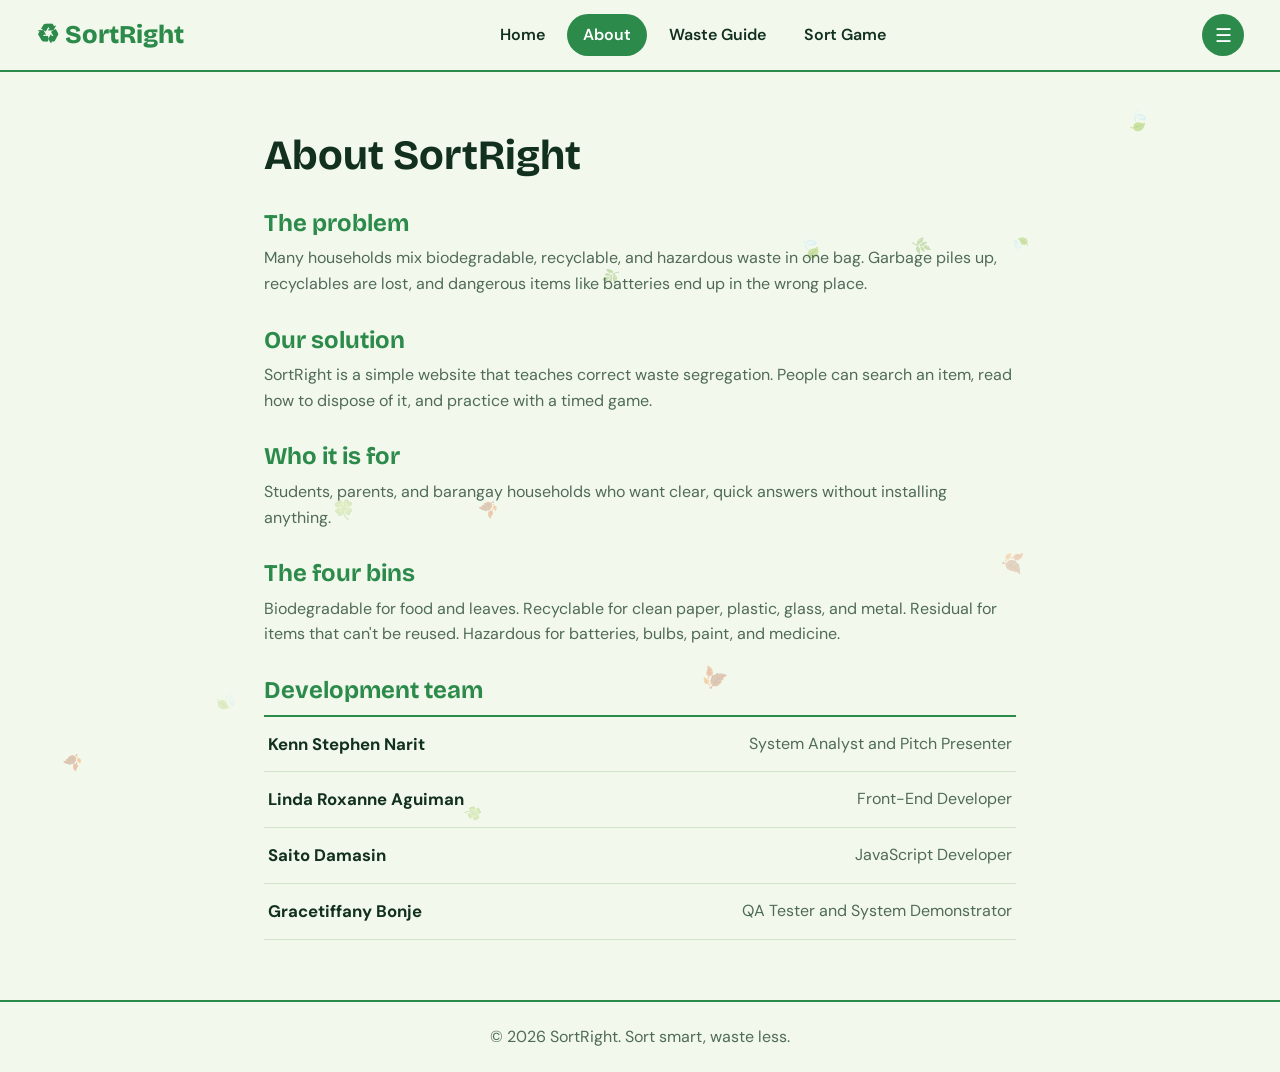
==== about.html @ ad2210a4 "Add files via upload" ====
<!DOCTYPE html>
<html lang="en">
<head>
  <meta charset="UTF-8">
  <meta name="viewport" content="width=device-width, initial-scale=1.0">
  <title>About | SortRight</title>
  <link rel="preconnect" href="https://fonts.googleapis.com">
  <link href="https://fonts.googleapis.com/css2?family=Bricolage+Grotesque:wght@600;800&family=DM+Sans:wght@400;600;700&display=swap" rel="stylesheet">
  <link rel="stylesheet" href="css/style.css">
</head>
<body>

  <!-- ===== HEADER + NAVBAR ===== -->
  <header id="main-header">
    <a class="logo" href="index.html"><span>♻</span> SortRight</a>
    <ul id="navbar">
      <li><a href="index.html">Home</a></li>
      <li><a href="about.html" class="active">About</a></li>
      <li><a href="guide.html">Waste Guide</a></li>
      <li><a href="play.html">Sort Game</a></li>
    </ul>
    <button id="menu-btn" aria-label="Open menu">☰</button>
  </header>

  <main>
    <section id="about-content">
      <h1>About SortRight</h1>
      <h2>The problem</h2>
      <p>Many households mix biodegradable, recyclable, and hazardous waste in one bag. Garbage piles up, recyclables are lost, and dangerous items like batteries end up in the wrong place.</p>
      <h2>Our solution</h2>
      <p>SortRight is a simple website that teaches correct waste segregation. People can search an item, read how to dispose of it, and practice with a timed game.</p>
      <h2>Who it is for</h2>
      <p>Students, parents, and barangay households who want clear, quick answers without installing anything.</p>
      <h2>The four bins</h2>
      <p>Biodegradable for food and leaves. Recyclable for clean paper, plastic, glass, and metal. Residual for items that can't be reused. Hazardous for batteries, bulbs, paint, and medicine.</p>

      <h2>Development team</h2>
      <ul class="team-list">
        <li><span class="member">Kenn Stephen Narit</span><span class="role">System Analyst and Pitch Presenter</span></li>
        <li><span class="member">Linda Roxanne Aguiman</span><span class="role">Front-End Developer</span></li>
        <li><span class="member">Saito Damasin</span><span class="role">JavaScript Developer</span></li>
        <li><span class="member">Gracetiffany Bonje</span><span class="role">QA Tester and System Demonstrator</span></li>
      </ul>
    </section>
  </main>

  <!-- ===== FOOTER ===== -->
  <footer id="main-footer">
    <p>&copy; 2026 SortRight. Sort smart, waste less.</p>
  </footer>

  <script src="js/data.js"></script>
  <script src="js/main.js"></script>
  <script src="js/effects.js"></script>
</body>
</html>
---- css/style.css ----
/* ===== 1. THEME COLORS (light + dark) ===== */
:root{--bg:#f3f8ec;--ink:#12301e;--mute:#4f6b58;--card:#fff;--line:#d3e3c9;--leaf:#2c8a4b;--lime:#a6d94c;
--bio:#3f9b4f;--rec:#2f7fc4;--res:#6b7280;--haz:#c4452f;--shadow:0 10px 30px rgba(20,60,30,.12)}
[data-theme=dark]{--bg:#0b1a11;--ink:#e3f2e5;--mute:#93b49b;--card:#13291c;--line:#244232;--shadow:0 10px 30px rgba(0,0,0,.4)}
*{margin:0;padding:0;box-sizing:border-box}
html{scroll-behavior:smooth}
body{font-family:"DM Sans","Segoe UI",Arial,sans-serif;background:var(--bg);color:var(--ink);line-height:1.6;min-height:100vh;display:flex;flex-direction:column;transition:background .4s,color .4s;overflow-x:hidden}
h1,h2,h3,.logo{font-family:"Bricolage Grotesque","Segoe UI",sans-serif;line-height:1.15}
main{flex:1}
a{color:inherit}
:focus-visible{outline:3px solid var(--lime);outline-offset:2px}

/* ===== 2. HEADER + NAVBAR ===== */
#main-header{position:sticky;top:0;z-index:50;display:flex;align-items:center;justify-content:space-between;padding:14px 36px;background:var(--bg);border-bottom:2px solid var(--leaf)}
.logo{font-size:1.6rem;font-weight:800;text-decoration:none;color:var(--leaf)}
.logo span{display:inline-block;animation:spin 8s linear infinite}
#navbar{display:flex;gap:6px;list-style:none}
#navbar a{display:block;padding:8px 16px;text-decoration:none;border-radius:999px;font-weight:600;transition:.25s}
#navbar a:hover{background:var(--line);transform:translateY(-2px)}
#navbar a.active{background:var(--leaf);color:#fff}
#menu-btn{background:var(--leaf);color:#fff;border:0;width:42px;height:42px;border-radius:50%;font-size:1.2rem;cursor:pointer;transition:.3s}
#menu-btn:hover{transform:rotate(90deg) scale(1.1)}

/* ===== 3. SLIDE-OUT DRAWER ===== */
#drawer{position:fixed;top:0;right:0;height:100%;width:300px;max-width:85%;z-index:100;background:var(--card);padding:28px 24px;box-shadow:var(--shadow);transform:translateX(105%);visibility:hidden;transition:transform .45s cubic-bezier(.2,.9,.3,1),visibility 0s .45s;display:flex;flex-direction:column;gap:14px}
#drawer.open{transform:none;visibility:visible;transition-delay:0s}
#drawer h3{color:var(--leaf);font-size:1.3rem}
#drawer a.dl{padding:10px 14px;border-radius:10px;text-decoration:none;background:var(--bg);font-weight:600}
#drawer a.dl:hover{background:var(--line)}
.switch{display:flex;justify-content:space-between;align-items:center;padding:8px 0;border-top:1px solid var(--line)}
.switch button{width:50px;height:28px;border-radius:99px;border:0;background:var(--line);position:relative;cursor:pointer;transition:.3s}
.switch button::after{content:"";position:absolute;top:3px;left:3px;width:22px;height:22px;border-radius:50%;background:#fff;transition:.3s}
.switch button.on{background:var(--leaf)}
.switch button.on::after{left:25px}
#scrim{position:fixed;inset:0;background:rgba(0,0,0,.45);opacity:0;pointer-events:none;transition:.3s;z-index:90}
#scrim.show{opacity:1;pointer-events:auto}

/* ===== 4. HERO (falling waste into bins) ===== */
#hero{display:grid;grid-template-columns:1.1fr 1fr;gap:30px;align-items:center;max-width:1100px;margin:0 auto;padding:70px 24px 50px}
#hero h1{font-size:clamp(2.4rem,6vw,4.1rem);font-weight:800;margin-bottom:16px}
#hero p{color:var(--mute);max-width:46ch;margin-bottom:24px;font-size:1.1rem}
.btn{display:inline-block;padding:13px 28px;background:var(--leaf);color:#fff;font-weight:700;text-decoration:none;border:0;border-radius:999px;cursor:pointer;font-size:1rem;transition:.25s;box-shadow:0 6px 16px rgba(44,138,75,.4)}
.btn:hover{transform:translateY(-3px) scale(1.04)}
.btn.alt{background:transparent;color:var(--ink);box-shadow:inset 0 0 0 2px var(--leaf);margin-left:8px}
#stage{position:relative;height:340px;display:flex;justify-content:space-around;align-items:flex-end;overflow:hidden;border-radius:28px;background:radial-gradient(circle at 50% 0,var(--line),transparent 70%)}
.bin{width:20%;height:96px;border-radius:8px 8px 18px 18px;position:relative;display:grid;place-items:center;font-size:1.8rem;animation:bob 3s ease-in-out infinite}
.bin::before{content:"";position:absolute;top:-10px;left:-6%;width:112%;height:12px;border-radius:6px;background:inherit;filter:brightness(1.15)}
.bin.b1{background:var(--bio)}.bin.b2{background:var(--rec);animation-delay:.4s}.bin.b3{background:var(--res);animation-delay:.8s}.bin.b4{background:var(--haz);animation-delay:1.2s}
.drop{position:absolute;top:-50px;font-size:2rem;animation:fall 6s infinite}
.d1{left:10%;animation-delay:0s}.d2{left:34%;animation-delay:1.5s}.d3{left:58%;animation-delay:3s}.d4{left:80%;animation-delay:4.5s}

/* ===== 5. SECTIONS, CARDS, STEPS ===== */
.section{max-width:1100px;margin:0 auto;padding:50px 24px;text-align:center}
.section h2{font-size:2.2rem;margin-bottom:8px}
.section>p{color:var(--mute);margin-bottom:28px}
.card-container,#guide-list{display:grid;grid-template-columns:repeat(auto-fit,minmax(230px,1fr));gap:20px}
.card{padding:26px 22px;background:var(--card);border:1px solid var(--line);border-radius:20px;box-shadow:var(--shadow);text-align:left;transition:.3s;border-top:6px solid var(--leaf)}
.card:hover{transform:translateY(-8px) rotate(-.6deg)}
.card h3{margin-bottom:6px}.card p{color:var(--mute)}
.card .em{font-size:2.4rem;display:block;margin-bottom:6px}
.stats{display:flex;flex-wrap:wrap;justify-content:center;gap:18px}
.stat{flex:1 1 180px;padding:22px;border-radius:20px;background:var(--leaf);color:#fff}
.stat b{display:block;font-family:"Bricolage Grotesque",sans-serif;font-size:2.6rem}
.reveal{opacity:0;transform:translateY(24px);transition:.7s}.reveal.in{opacity:1;transform:none}
#pledge{background:var(--card);border:2px dashed var(--leaf);border-radius:24px;padding:28px;max-width:520px;margin:0 auto}
#pledge-count{font-size:1.3rem;margin:10px 0 16px;font-weight:700}

/* ===== 5b. PROMO VIDEO (home page) ===== */
.promo video{display:block;width:100%;max-width:860px;margin:0 auto;border-radius:20px;background:#000;box-shadow:var(--shadow)}

/* ===== 6. ABOUT PAGE ===== */
#about-content{max-width:800px;margin:0 auto;padding:60px 24px}
#about-content h1{font-size:2.6rem;margin-bottom:24px}
#about-content h2{margin:30px 0 8px;color:var(--leaf)}
#about-content p{color:var(--mute);margin-bottom:12px}

/* ===== 6b. DEV TEAM (about page list) ===== */
.team-list{list-style:none;margin-top:10px;border-top:2px solid var(--leaf)}
.team-list li{display:flex;justify-content:space-between;gap:16px;flex-wrap:wrap;padding:14px 4px;border-bottom:1px solid var(--line)}
.team-list .member{font-weight:700;font-size:1.05rem}
.team-list .role{color:var(--mute)}

/* ===== 7. GUIDE PAGE (search + filter) ===== */
.tools{display:flex;flex-wrap:wrap;gap:10px;justify-content:center;margin-bottom:26px}
#search{padding:12px 18px;border-radius:999px;border:2px solid var(--line);background:var(--card);color:var(--ink);font-size:1rem;min-width:240px}
.chip{padding:10px 16px;border-radius:999px;border:2px solid var(--line);background:var(--card);color:var(--ink);cursor:pointer;font-weight:600;transition:.2s}
.chip.on{background:var(--leaf);color:#fff;border-color:var(--leaf)}
.tag{display:inline-block;padding:2px 12px;border-radius:99px;color:#fff;font-size:.8rem;font-weight:700;margin-bottom:6px}
.t-bio{background:var(--bio)}.t-rec{background:var(--rec)}.t-res{background:var(--res)}.t-haz{background:var(--haz)}
#empty{display:none;color:var(--mute);padding:30px}

/* ===== 8. GAME PAGE ===== */
#hud{display:flex;flex-wrap:wrap;gap:12px;justify-content:center;margin-bottom:18px}
#hud div{background:var(--card);border:1px solid var(--line);padding:8px 18px;border-radius:99px;font-weight:700}
#drag{display:inline-block;touch-action:none;user-select:none;-webkit-user-select:none;cursor:grab;position:relative;z-index:150;padding:6px 22px;border-radius:24px;will-change:transform}
#drag.dragging{cursor:grabbing;z-index:400}
#drag.dragging #item{text-shadow:0 14px 12px rgba(0,0,0,.3)}
#item{font-size:5rem;line-height:1.2;min-height:100px;animation:bob 2s ease-in-out infinite}
#drag:not(.dragging):hover #item{animation:wiggle .7s ease-in-out infinite}
#drag.dragging #item{animation:none}
#item.shake{animation:shake .4s}#item.pop{animation:pop .4s}
#hint{color:var(--mute);margin-bottom:18px;font-size:.95rem}
#item-name{font-weight:700;font-size:1.3rem;margin-bottom:6px}
#feedback{min-height:48px;margin:6px 0 18px;font-weight:700}
.good{color:var(--bio)}.bad{color:var(--haz)}
.tpop{position:fixed;z-index:500;pointer-events:none;font-family:"Bricolage Grotesque",sans-serif;font-weight:800;font-size:1.9rem;transform:translate(-50%,-10px);text-shadow:0 2px 6px rgba(0,0,0,.35);animation:tpop 1s ease-out forwards}
#hud div.t-ok{animation:flashok .6s}#hud div.t-bad{animation:flashbad .6s}
#play-area.done{opacity:.35;pointer-events:none}
#bins{position:relative;z-index:1;display:grid;grid-template-columns:repeat(auto-fit,minmax(110px,1fr));gap:34px 30px;max-width:640px;margin:34px auto 0}
.slot{position:relative}
.gbin{position:relative;padding:26px 6px 14px;border-radius:8px 8px 18px 18px;color:#fff;font-weight:700;font-size:.9rem;cursor:default;user-select:none;transition:transform .25s,box-shadow .25s}
.gbin i{display:block;font-style:normal;font-size:1.8rem}
.gbin .lid{position:absolute;left:-5%;top:-8px;width:110%;height:12px;border-radius:6px;background:inherit;filter:brightness(1.18);transform-origin:left center;transition:transform .3s cubic-bezier(.3,1.6,.5,1)}
.slot:hover .gbin{transform:translateY(-3px)}
.slot:hover .lid{transform:rotate(-8deg)}
.slot.over .gbin{transform:translateY(-6px) scale(1.04);box-shadow:0 0 0 4px var(--lime),0 12px 20px rgba(0,0,0,.28)}
.slot.over .lid{transform:translateY(-6px) rotate(-20deg)}
.gbin.hit-ok{animation:binpop .5s}.gbin.hit-no{animation:shake .45s;box-shadow:0 0 0 4px var(--haz)}
.g-bio{background:var(--bio)}.g-rec{background:var(--rec)}.g-res{background:var(--res)}.g-haz{background:var(--haz)}
#result{display:none;margin-top:18px}

/* ===== 9. FOOTER + EFFECTS ===== */
#main-footer{padding:22px;text-align:center;color:var(--mute);border-top:2px solid var(--leaf)}

/* ===== 10. ANIMATIONS ===== */
@keyframes spin{to{transform:rotate(360deg)}}
@keyframes bob{50%{transform:translateY(-6px)}}
@keyframes fall{0%{transform:translateY(0) rotate(0)}70%{transform:translateY(240px) rotate(240deg);opacity:1}85%,100%{transform:translateY(270px) scale(.2);opacity:0}}
@keyframes shake{25%{transform:translateX(-10px)}75%{transform:translateX(10px)}}
@keyframes wiggle{25%{transform:rotate(-8deg) scale(1.1)}75%{transform:rotate(8deg) scale(1.1)}}
@keyframes tpop{to{transform:translate(-50%,-70px);opacity:0}}
@keyframes flashok{50%{background:var(--bio);color:#fff}}
@keyframes flashbad{50%{background:var(--haz);color:#fff}}
@keyframes binpop{50%{transform:scale(1.1)}}
@keyframes pop{50%{transform:scale(1.25)}}

/* ===== 11. MOBILE ===== */
@media(max-width:760px){#hero{grid-template-columns:1fr;padding-top:40px}#navbar{display:none}#main-header{padding:12px 18px}}
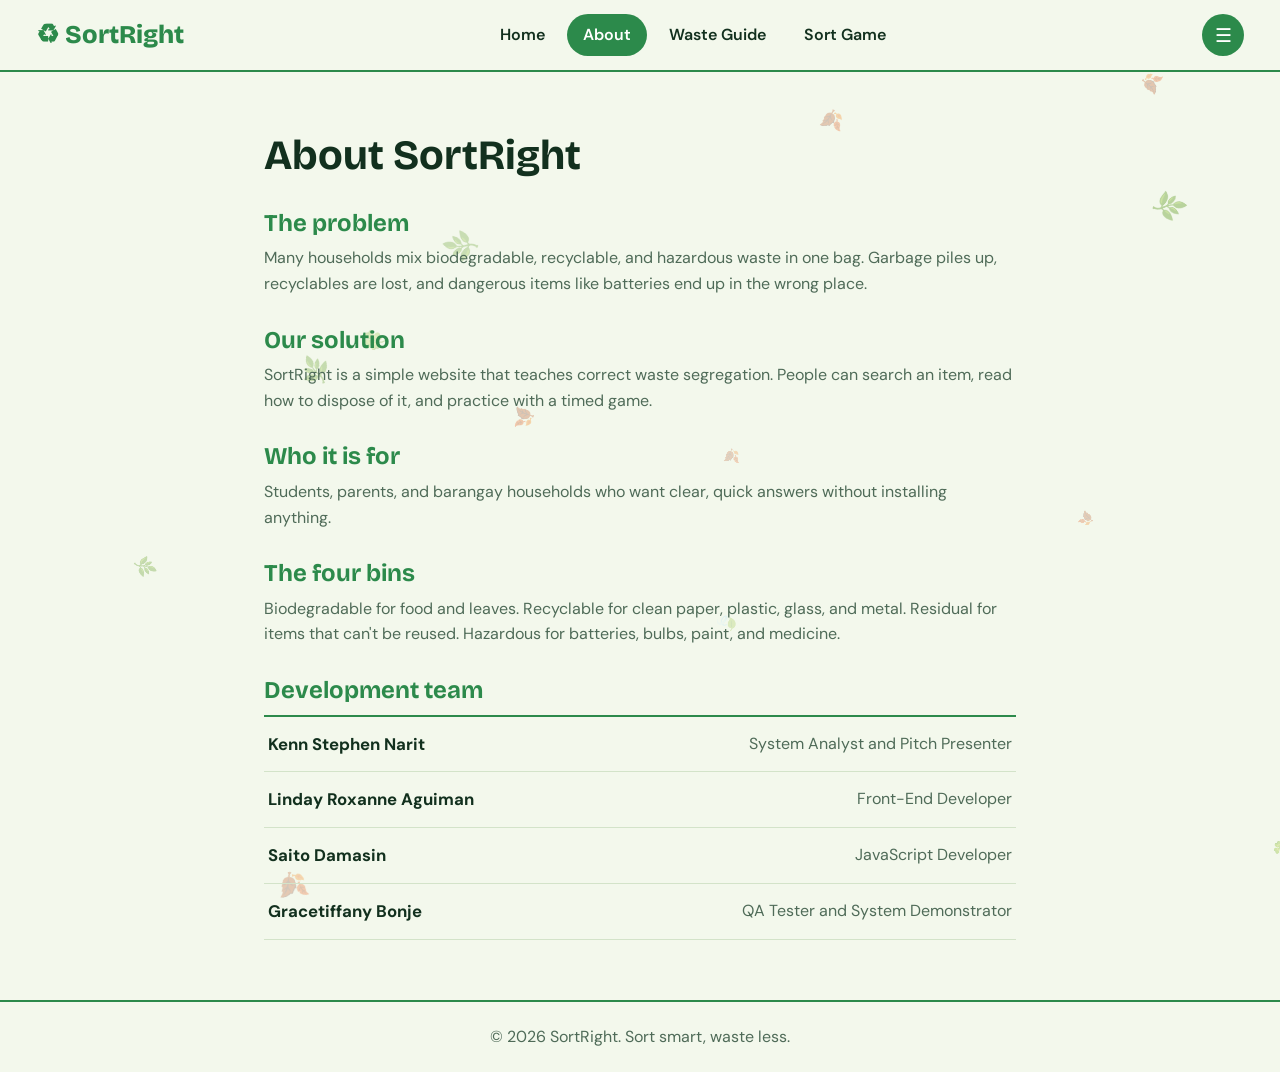
==== commit 8b7a285f: "Update about.html" ====
--- a/about.html
+++ b/about.html
@@ -37,7 +37,7 @@
       <h2>Development team</h2>
       <ul class="team-list">
         <li><span class="member">Kenn Stephen Narit</span><span class="role">System Analyst and Pitch Presenter</span></li>
-        <li><span class="member">Linda Roxanne Aguiman</span><span class="role">Front-End Developer</span></li>
+        <li><span class="member">Linday Roxanne Aguiman</span><span class="role">Front-End Developer</span></li>
         <li><span class="member">Saito Damasin</span><span class="role">JavaScript Developer</span></li>
         <li><span class="member">Gracetiffany Bonje</span><span class="role">QA Tester and System Demonstrator</span></li>
       </ul>
